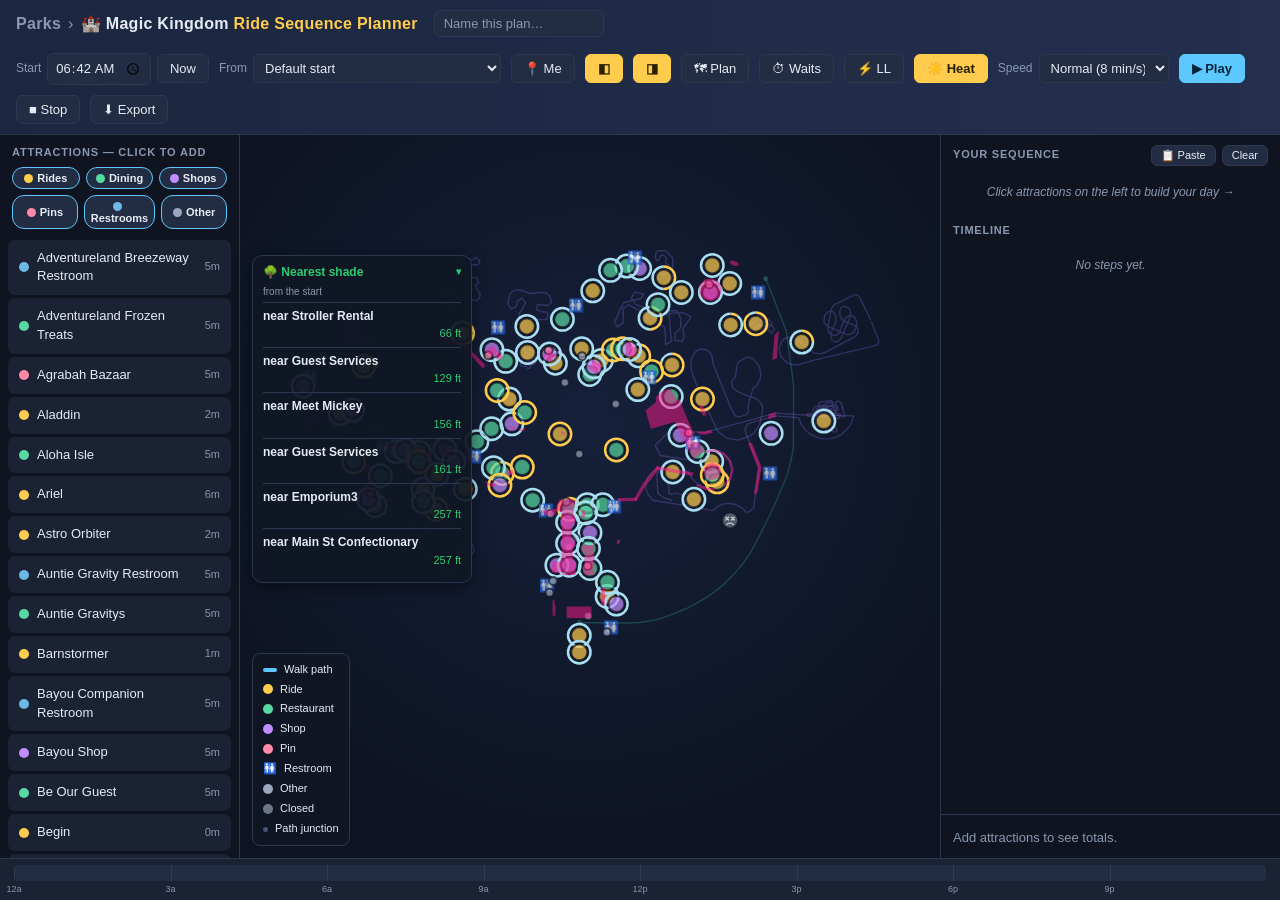
==== parks/magic-kingdom/index.html @ 96d8e4e4 "Add a nearest-shade panel; clearer geo-permission error A "Nearest shade" panel (left side, shown wi" ====
<!DOCTYPE html>
<html lang="en">
<head>
<meta charset="UTF-8">
<meta name="viewport" content="width=device-width, initial-scale=1.0">
<title>Ride Sequence Planner</title>
<link rel="stylesheet" href="../../app.css">
</head>
<body>
<header>
  <h1 id="parkTitle"><span>Ride Sequence Planner</span></h1>
  <input id="planTitle" class="plan-title" placeholder="Name this plan…" title="Name this itinerary (shared in the link)">
  <div class="controls">
    <label class="ctl">Start <input type="time" id="startTime" value="09:00">
      <button id="nowBtn" title="Set start to the current time">Now</button></label>
    <label class="ctl">From <select id="startLoc" title="Where you are right now — the day starts here"></select></label>
    <button id="geoBtn" style="display:none" title="Show your GPS location and start from the nearest node">📍 Me</button>
    <label class="ctl" style="display:none">ft/px <input type="number" id="ftPerPx" value="4" min="0.1" step="0.5" title="Feet per pixel — scales walk distance"></label>
    <label class="ctl" id="mapOpacityCtl" style="display:none">Map <input type="range" id="bgOpacity" min="0" max="100" value="100" style="width:70px" title="Background image opacity"></label>
    <button id="bgAdjustBtn" style="display:none" title="Drag to move the map, scroll to scale it, to align it with the nodes">⤢ Align Map</button>
    <button id="bgFitBtn" style="display:none" title="Scale &amp; center the map over the nodes as a starting point">Fit</button>
    <button id="toggleLeft" title="Show/hide the attractions list">◧</button>
    <button id="toggleRight" title="Show/hide your sequence &amp; timeline">◨</button>
    <button id="planToggle" title="Highlight the day's route with direction arrows">🗺 Plan</button>
    <button id="liveToggle" title="Show live standby wait times inside ride circles (ThemeParks.wiki)">⏱ Waits</button>
    <button id="llToggle" title="Show rides with a paid Lightning Lane available now, nearest first (ThemeParks.wiki)">⚡ LL</button>
    <button id="heatToggle" title="Show the sun/shade ring around rides (yellow = queue in the sun, blue = shaded)">☀️ Heat</button>
    <button id="audioToggle" style="display:none" title="Play a location's audio during the animation (when it has an audio clip)">🔊 Audio</button>
    <label class="ctl">Speed
      <select id="animSpeed" class="speed">
        <option value="20">Fast (20 min/s)</option>
        <option value="8" selected>Normal (8 min/s)</option>
        <option value="3">Slow (3 min/s)</option>
        <option value="60">Instant (60 min/s)</option>
      </select>
    </label>
    <button id="playBtn" class="primary">▶ Play</button>
    <button id="stopBtn">■ Stop</button>
    <button id="addNodeBtn" style="display:none" title="Double-click the map to capture node coordinates">➕ Add Nodes</button>
    <button id="dataBtn" style="display:none">📋 Data</button>
    <button id="exportBtn">⬇ Export</button>
  </div>
</header>

<main>
  <!-- LEFT: attraction picker -->
  <div class="col left">
    <div class="section-title">Attractions — click to add</div>
    <div class="attr-filter" id="attrFilter">
      <button class="chip active" data-cat="ride"><span class="swatch" style="background:var(--accent2)"></span>Rides</button>
      <button class="chip active" data-cat="restaurant"><span class="swatch" style="background:var(--rest)"></span>Dining</button>
      <button class="chip active" data-cat="shop"><span class="swatch" style="background:var(--shop)"></span>Shops</button>
      <button class="chip active" data-cat="pin"><span class="swatch" style="background:var(--pin)"></span>Pins</button>
      <button class="chip active" data-cat="restroom"><span class="swatch" style="background:var(--restroom)"></span>Restrooms</button>
      <button class="chip active" data-cat="other"><span class="swatch" style="background:var(--other)"></span>Other</button>
    </div>
    <div class="scroll" id="attrList"></div>
  </div>

  <!-- CENTER: map -->
  <div class="col center">
    <div class="canvas-wrap">
      <canvas id="map"></canvas>
      <div class="uv-badge" id="uvBadge" title="UV index"></div>
      <div class="end-clock" id="endClock"></div>
      <div class="feels-temp" id="feelsTemp"></div>
      <div class="nowplaying" id="nowPlaying"></div>
      <div class="coord-readout" id="coordReadout">move over the map…</div>
      <div class="bg-readout" id="bgReadout"></div>
      <div class="seg-tip" id="segTip"></div>
      <div class="capture-panel" id="capturePanel">
        <h4>Captured Nodes <span id="captureCount" style="color:var(--muted);font-weight:400">(0)</span></h4>
        <p class="cap-hint">Double-click = junction · Shift+double-click = attraction</p>
        <textarea id="captureOut" readonly spellcheck="false" placeholder="Double-click the map to capture nodes…"></textarea>
        <div class="btns">
          <button id="captureCopy">Copy</button>
          <button id="captureUndo">Undo</button>
          <button id="captureClear" class="danger">Clear</button>
        </div>
      </div>
      <div class="map-legend">
        <div class="row"><span class="swatch" style="background:var(--walk)"></span> Walk path</div>
        <div class="row"><span class="swatch" style="background:var(--accent2);width:10px;height:10px;border-radius:50%"></span> Ride</div>
        <div class="row"><span class="swatch" style="background:var(--rest);width:10px;height:10px;border-radius:50%"></span> Restaurant</div>
        <div class="row"><span class="swatch" style="background:var(--shop);width:10px;height:10px;border-radius:50%"></span> Shop</div>
        <div class="row"><span class="swatch" style="background:var(--pin);width:10px;height:10px;border-radius:50%"></span> Pin</div>
        <div class="row"><span style="width:14px;text-align:center">🚻</span> Restroom</div>
        <div class="row"><span class="swatch" style="background:var(--other);width:10px;height:10px;border-radius:50%"></span> Other</div>
        <div class="row"><span class="swatch" style="background:#6b7687;width:10px;height:10px;border-radius:50%"></span> Closed</div>
        <div class="row"><span class="swatch" style="background:#46557a;width:5px;height:5px;border-radius:50%"></span> Path junction</div>
      </div>
      <div class="qt-credit" id="qtCredit"></div>
      <div class="ll-panel" id="llPanel"></div>
      <div class="ll-panel shade-panel" id="shadePanel"></div>
    </div>
  </div>

  <!-- RIGHT: sequence + timeline -->
  <div class="col right">
    <div class="section-title" style="display:flex;justify-content:space-between;align-items:center">
      <span>Your Sequence</span>
      <span style="display:flex;gap:6px">
        <button id="pasteBtn" style="padding:3px 9px;font-size:11px" title="Load a plan from a pasted ride-name list">📋 Paste</button>
        <button id="clearSeq" class="danger" style="padding:3px 9px;font-size:11px">Clear</button>
      </span>
    </div>
    <div id="seqList" style="max-height:32vh;overflow-y:auto"></div>
    <div class="section-title">Timeline</div>
    <div class="scroll" id="timeline"></div>
    <div class="summary" id="summary"></div>
  </div>
</main>
<div class="sun-footer" id="sunFooter"></div>

<!-- DATA MODAL -->
<div class="modal-bg" id="modalBg">
  <div class="modal">
    <h2>Load / Edit Data</h2>
    <div class="modal-body">
      <div class="tabs">
        <div class="tab active" data-tab="plan">Plan</div>
        <div class="tab" data-tab="nodes">Nodes</div>
        <div class="tab" data-tab="connections">Connections</div>
        <div class="tab" data-tab="attractions">Attractions</div>
        <div class="tab" data-tab="waits">Wait Times (TSV)</div>
      </div>
      <p class="hint" id="paneHint"></p>
      <div class="pane active" data-pane="plan"><textarea id="ta-plan" spellcheck="false" placeholder="One ride per line, in order…"></textarea></div>
      <div class="pane" data-pane="nodes"><textarea id="ta-nodes" spellcheck="false"></textarea></div>
      <div class="pane" data-pane="connections"><textarea id="ta-connections" spellcheck="false"></textarea></div>
      <div class="pane" data-pane="attractions"><textarea id="ta-attractions" spellcheck="false"></textarea></div>
      <div class="pane" data-pane="waits"><textarea id="ta-waits" spellcheck="false"></textarea></div>
      <p class="hint">Or load files:
        <input type="file" id="fileLoad" accept=".json,.txt,.tsv,.csv" multiple style="font-size:11px">
        (auto-detects by content)
      </p>
    </div>
    <div class="modal-foot">
      <span id="modalMsg" class="err"></span>
      <button id="loadSample">Reset to Sample</button>
      <button id="applyData" class="primary">Apply &amp; View</button>
      <button id="closeModal">Close</button>
    </div>
  </div>
</div>

<script src="./park.js"></script>
<script src="../../app.js"></script>
</body>
</html>
---- app.css ----
:root {
    --bg: #0f1420;
    --panel: #1a2233;
    --panel2: #222d44;
    --accent: #5cc8ff;
    --accent2: #ffcc4d;
    --walk: #5cc8ff;
    --wait: #ff8a5c;
    --ride: #9d7bff;
    --rest: #57d9a3;
    --shop: #c08cff;
    --pin: #ff8aa8;
    --restroom: #6cb8e6;
    --other: #9aa7bd;
    --transit: #46c6b8;
    --text: #e6ecf5;
    --muted: #8a98b0;
    --good: #5fd38a;
    --border: #2c3850;
  }
  * { box-sizing: border-box; }
  html, body { margin: 0; height: 100%; }
  body {
    background: var(--bg);
    color: var(--text);
    font: 14px/1.45 -apple-system, BlinkMacSystemFont, "Segoe UI", Roboto, sans-serif;
    display: flex;
    flex-direction: column;
    height: 100vh;
    overflow: hidden;
  }
  header {
    padding: 10px 16px;
    background: linear-gradient(90deg, #1b2740, #232f4d);
    border-bottom: 1px solid var(--border);
    display: flex;
    align-items: center;
    gap: 16px;
    flex-wrap: wrap;
  }
  header h1 { font-size: 16px; margin: 0; letter-spacing: .3px; }
  header h1 span { color: var(--accent2); }
  header h1 a.title-home { color: inherit; text-decoration: none; }
  header h1 a.title-home:hover { opacity: .85; }
  header h1 a.crumb { color: var(--muted); text-decoration: none; font-weight: 600; }
  header h1 a.crumb:hover { color: var(--accent); text-decoration: underline; }
  header h1 .sep { color: var(--muted); margin: 0 7px; font-weight: 400; }
  .plan-title {
    background: var(--panel2); color: var(--text); border: 1px solid var(--border);
    border-radius: 6px; padding: 5px 9px; font-size: 13px; width: 170px; max-width: 34vw;
  }
  .plan-title::placeholder { color: var(--muted); }
  .plan-title:focus { outline: none; border-color: var(--accent); }
  .controls { display: flex; align-items: center; gap: 10px; flex-wrap: wrap; margin-left: auto; }
  label.ctl { display: flex; align-items: center; gap: 6px; color: var(--muted); font-size: 12px; }
  input, select, button, textarea { font-family: inherit; }
  input[type="time"], input[type="number"], select {
    background: var(--panel2); color: var(--text); border: 1px solid var(--border);
    border-radius: 6px; padding: 5px 7px; font-size: 13px;
  }
  input[type="number"] { width: 64px; }
  button {
    background: var(--panel2); color: var(--text); border: 1px solid var(--border);
    border-radius: 6px; padding: 6px 12px; cursor: pointer; font-size: 13px;
    transition: background .15s, border-color .15s;
  }
  button:hover { background: #2e3c5a; border-color: var(--accent); }
  button.primary { background: var(--accent); color: #08263a; border-color: var(--accent); font-weight: 600; }
  button.primary:hover { background: #7ad3ff; }
  button.danger:hover { border-color: #ff6b6b; color: #ff9b9b; }
  button:disabled { opacity: .4; cursor: not-allowed; }

  main { display: flex; flex: 1; min-height: 0; }
  .col { display: flex; flex-direction: column; min-height: 0; }
  .col.left { width: 240px; border-right: 1px solid var(--border); }
  .col.center { flex: 1; min-width: 0; }
  .col.right { width: 340px; border-left: 1px solid var(--border); }
  /* collapse side panels (map fills the freed space via flex) */
  body.hide-left .col.left { display: none; }
  body.hide-right .col.right { display: none; }

  .section-title {
    font-size: 11px; text-transform: uppercase; letter-spacing: .8px; color: var(--muted);
    padding: 10px 12px 6px; font-weight: 700;
  }
  .scroll { overflow-y: auto; flex: 1; }
  .scroll::-webkit-scrollbar { width: 9px; }
  .scroll::-webkit-scrollbar-thumb { background: #33405c; border-radius: 5px; }

  /* attraction picker */
  .attr-item {
    margin: 3px 8px; padding: 8px 10px; border-radius: 7px; cursor: pointer;
    background: var(--panel); border: 1px solid transparent; display: flex; align-items: center; gap: 8px;
  }
  .attr-item:hover { background: var(--panel2); border-color: var(--accent); }
  .attr-item.closed { opacity: .55; cursor: not-allowed; }
  .attr-item.closed:hover { border-color: var(--border); }
  .attr-item .dot { width: 10px; height: 10px; border-radius: 50%; background: var(--accent2); flex: none; }
  .attr-item .nm { flex: 1; font-size: 13px; }
  .attr-item .meta { font-size: 11px; color: var(--muted); }

  /* category filter chips */
  .attr-filter { display: flex; flex-wrap: wrap; gap: 6px; padding: 0 12px 8px; }
  .attr-filter .chip {
    flex: 1 1 28%; padding: 4px 6px; font-size: 11px; border-radius: 12px; opacity: .45;
    background: var(--panel2); border: 1px solid var(--border); color: var(--text);
  }
  .attr-filter .chip.active { opacity: 1; border-color: var(--accent); }
  .attr-filter .chip .swatch { width: 9px; height: 9px; border-radius: 50%; display: inline-block; vertical-align: -1px; margin-right: 4px; }

  /* canvas wrap */
  .canvas-wrap { position: relative; flex: 1; min-height: 0; background:
     radial-gradient(circle at 50% 40%, #16203a 0%, #0d1322 80%); }
  canvas { display: block; width: 100%; height: 100%; }
  /* sun vs AC bar, full width at the bottom, scaled to a 24h day */
  .sun-footer { flex: none; padding: 6px 14px 5px; border-top: 1px solid var(--border); background: var(--panel); }
  .sf-track { position: relative; height: 16px; border-radius: 4px; background: var(--panel2); overflow: hidden; }
  .sf-seg { position: absolute; top: 0; bottom: 0; cursor: pointer; }
  .sf-seg.sf-sel { outline: 2px solid #fff; outline-offset: -2px; z-index: 2; }
  .sf-tick { position: absolute; top: 0; bottom: 0; width: 1px; background: rgba(255,255,255,0.07); }
  .sf-axis { position: relative; height: 12px; margin-top: 2px; }
  .sf-lbl { position: absolute; transform: translateX(-50%); font-size: 9px; color: var(--muted); }
  .sf-legend { position: absolute; right: 0; top: -1px; font-size: 11px; display: flex; gap: 10px; }
  /* feels-like temperature, top-right of the map */
  .feels-temp {
    position: absolute; right: 12px; top: 12px; display: none; text-align: right;
    background: rgba(16,22,36,.82); border: 1px solid var(--border); border-radius: 8px;
    padding: 4px 10px 5px; line-height: 1.05; align-items: center; gap: 7px;
  }
  .feels-temp .wb-icon { flex: none; }
  .feels-temp .lbl { display: block; font-size: 9px; text-transform: uppercase; letter-spacing: .8px; color: var(--muted); }
  .feels-temp .tm { font-size: 18px; font-weight: 700; color: var(--text); }
  /* UV-index sun badge, top-left of the map (shown with Heat) */
  .uv-badge {
    position: absolute; left: 12px; top: 12px; display: none; line-height: 0;
    background: rgba(16,22,36,.82); border: 1px solid var(--border); border-radius: 10px; padding: 3px;
  }
  /* finish-time clock, top-left of the map (drops below the UV badge when it shows) */
  .end-clock {
    position: absolute; left: 12px; top: 12px; display: none;
    background: rgba(16,22,36,.82); border: 1px solid var(--border); border-radius: 8px;
    padding: 4px 10px 5px; line-height: 1.05;
  }
  body.uv-shown .end-clock { top: 66px; }
  .end-clock .lbl { font-size: 9px; text-transform: uppercase; letter-spacing: .8px; color: var(--muted); }
  .end-clock .tm { font-size: 18px; font-weight: 700; font-variant-numeric: tabular-nums; color: var(--text); }
  .map-legend {
    position: absolute; left: 12px; bottom: 12px; background: rgba(16,22,36,.82);
    border: 1px solid var(--border); border-radius: 8px; padding: 8px 10px; font-size: 11px;
    display: flex; flex-direction: column; gap: 4px;
  }
  .map-legend .row { display: flex; align-items: center; gap: 7px; }
  .swatch { width: 14px; height: 4px; border-radius: 2px; }
  .qt-credit {
    position: absolute; right: 12px; bottom: 12px; display: none;
    background: rgba(16,22,36,.88); border: 1px solid var(--border); border-radius: 8px;
    padding: 5px 10px; font-size: 11px; box-shadow: 0 2px 10px rgba(0,0,0,.35);
  }
  .qt-credit a { color: var(--accent); text-decoration: none; font-weight: 600; }
  .qt-credit a:hover { text-decoration: underline; }
  .qt-credit .qt-meta { color: var(--muted); }
  .ll-panel {
    position: absolute; right: 12px; top: 58px; width: min(220px, 62%); max-height: 55%; overflow-y: auto;
    background: rgba(16,22,36,.93); border: 1px solid var(--border); border-radius: 10px; padding: 8px 10px;
    font-size: 12px; display: none; box-shadow: 0 4px 16px rgba(0,0,0,.45);
  }
  .ll-panel .ll-head { font-weight: 700; color: #ffd23b; margin-bottom: 4px; cursor: pointer;
    display: flex; align-items: center; gap: 6px; user-select: none; -webkit-user-select: none; }
  .ll-panel .ll-caret { margin-left: auto; transition: transform .15s; font-size: 10px; }
  .ll-panel.collapsed .ll-head { margin-bottom: 0; }
  .ll-panel.collapsed .ll-caret { transform: rotate(-90deg); }
  .ll-panel.collapsed .ll-row,
  .ll-panel.collapsed .ll-empty,
  .ll-panel.collapsed .ll-credit { display: none; }
  .ll-panel .ll-row { display: flex; flex-wrap: wrap; gap: 1px 8px; padding: 5px 0; border-top: 1px solid var(--border); }
  .ll-panel .ll-nm { flex: 1 1 100%; font-weight: 600; }
  .ll-panel .ll-meta { color: var(--muted); font-size: 11px; }
  .ll-panel .ll-dist { color: var(--accent); font-size: 11px; margin-left: auto; }
  .ll-panel .ll-empty { color: var(--muted); font-style: italic; }
  .ll-panel .ll-credit { margin-top: 6px; font-size: 10px; color: var(--muted); }
  .ll-panel .ll-credit a { color: var(--muted); }
  /* nearest-shade panel: left side (LL panel is on the right), green heading */
  .shade-panel { left: 12px; right: auto; top: 120px; }
  .shade-panel .ll-head { color: #2ecc71; }
  .shade-panel .ll-sub { font-size: 10px; color: var(--muted); margin-bottom: 2px; }
  .shade-panel.collapsed .ll-sub { display: none; }
  .shade-panel .ll-row { cursor: pointer; }
  .shade-panel .ll-dist { color: #2ecc71; }
  .nowplaying {
    position: absolute; top: 12px; left: 50%; transform: translateX(-50%);
    background: rgba(16,22,36,.9); border: 1px solid var(--border); border-radius: 20px;
    padding: 6px 16px; font-size: 13px; display: none; align-items: center; gap: 10px;
    white-space: nowrap; box-shadow: 0 4px 18px rgba(0,0,0,.4);
  }
  .nowplaying.show { display: flex; }
  .nowplaying .badge { font-size: 11px; padding: 2px 8px; border-radius: 10px; font-weight: 700; }

  /* add-node mode */
  .canvas-wrap.adding canvas { cursor: crosshair; }
  button.active { background: var(--accent2); color: #2a1f00; border-color: var(--accent2); font-weight: 600; }
  .coord-readout {
    position: absolute; bottom: 12px; left: 50%; transform: translateX(-50%);
    background: rgba(16,22,36,.88); border: 1px solid var(--border); border-radius: 8px;
    padding: 5px 12px; font: 12px/1 "SF Mono", Consolas, monospace; color: var(--accent);
    display: none; pointer-events: none;
  }
  .canvas-wrap.adding .coord-readout { display: block; }
  .canvas-wrap.bgadjust canvas { cursor: move; }
  .bg-readout {
    position: absolute; bottom: 12px; left: 50%; transform: translateX(-50%);
    background: rgba(16,22,36,.88); border: 1px solid var(--accent2); border-radius: 8px;
    padding: 5px 12px; font: 12px/1 "SF Mono", Consolas, monospace; color: var(--accent2);
    display: none; pointer-events: none; white-space: nowrap;
  }
  .canvas-wrap.bgadjust .bg-readout { display: block; }
  .seg-tip {
    position: fixed; z-index: 20; pointer-events: none; display: none;
    background: rgba(16,22,36,.95); border: 1px solid var(--walk); border-radius: 7px;
    padding: 5px 9px; font-size: 12px; white-space: nowrap; box-shadow: 0 4px 14px rgba(0,0,0,.45);
  }
  .seg-tip b { color: var(--walk); }
  .capture-panel {
    position: absolute; top: 12px; right: 12px; width: 270px; flex-direction: column; gap: 8px;
    background: rgba(16,22,36,.94); border: 1px solid var(--border); border-radius: 10px;
    padding: 10px; display: none; box-shadow: 0 6px 22px rgba(0,0,0,.45);
  }
  .canvas-wrap.adding .capture-panel { display: flex; }
  .capture-panel h4 { margin: 0; font-size: 13px; }
  .capture-panel .cap-hint { margin: 0; font-size: 11px; color: var(--muted); }
  .capture-panel textarea {
    width: 100%; height: 170px; background: #0c111c; color: #cfe; border: 1px solid var(--border);
    border-radius: 6px; padding: 6px; font: 11px/1.35 "SF Mono", Consolas, monospace; resize: vertical;
  }
  .capture-panel .btns { display: flex; gap: 6px; }
  .capture-panel .btns button { flex: 1; padding: 5px 8px; font-size: 11px; }

  /* sequence */
  .seq-item {
    margin: 4px 8px; padding: 8px 10px; border-radius: 7px; background: var(--panel2);
    border: 1px solid var(--border); display: flex; align-items: center; gap: 8px; cursor: grab;
  }
  .seq-item.dragging { opacity: .4; }
  .seq-item.drop-target { border-color: var(--accent); }
  /* tapped stop — highlights its leg + marker on the map */
  .seq-item.selected { border-color: var(--accent2); box-shadow: inset 3px 0 0 var(--accent2); }
  /* current stop during animation */
  .seq-item.active {
    background: rgba(92,200,255,0.16); border-color: var(--accent);
    box-shadow: inset 3px 0 0 var(--accent);
  }
  .seq-item .idx { width: 20px; height: 20px; border-radius: 50%; background: var(--accent); color: #08263a;
    font-size: 11px; font-weight: 700; display: flex; align-items: center; justify-content: center; flex: none; cursor: pointer; }
  .seq-item .nm { flex: 1; font-size: 13px; }
  .seq-item .dur { width: 46px; background: var(--panel); color: var(--text); border: 1px solid var(--border);
    border-radius: 5px; padding: 2px 5px; font-size: 12px; text-align: right; cursor: text; }
  .seq-item .dur.ovr { border-color: var(--accent); color: var(--accent); }  /* wait override active */
  .seq-item .durunit { font-size: 11px; color: var(--muted); margin: 0 2px 0 4px; }
  .seq-item .rm { color: var(--muted); cursor: pointer; padding: 2px 6px; border-radius: 4px; }
  .seq-item .rm:hover { color: #ff8a8a; background: rgba(255,80,80,.12); }
  .empty-hint { color: var(--muted); font-size: 12px; padding: 12px; text-align: center; font-style: italic; }

  /* timeline */
  .tl-step { margin: 0 10px 8px; border: 1px solid var(--border); border-radius: 8px; overflow: hidden; }
  .tl-head { padding: 6px 10px; background: var(--panel2); font-size: 12px; font-weight: 600; display: flex; justify-content: space-between; }
  .tl-head .tot { color: var(--muted); font-weight: 400; }
  .tl-row { display: flex; align-items: center; gap: 8px; padding: 4px 10px; font-size: 12px; }
  .tl-row .bar { height: 8px; border-radius: 4px; flex: none; min-width: 4px; }
  .tl-row .lbl { flex: 1; }
  .tl-row .tm { color: var(--muted); font-variant-numeric: tabular-nums; font-size: 11px; }
  .tl-row.walk .bar { background: var(--walk); }
  .tl-row.wait .bar { background: var(--wait); }
  .tl-row.ride .bar { background: var(--ride); }
  .tl-row.dine .bar { background: var(--rest); }
  .tl-row.shop .bar { background: var(--shop); }
  .tl-row.pin .bar { background: var(--pin); }
  .tl-row.restroom .bar { background: var(--restroom); }
  .tl-row.other .bar { background: var(--other); }
  .tl-row.transit .bar { background: var(--transit); }
  .summary { padding: 10px 12px; border-top: 1px solid var(--border); font-size: 13px; }
  .summary .big { font-size: 22px; font-weight: 700; color: var(--accent2); }
  .summary .row { display: flex; justify-content: space-between; margin-top: 4px; color: var(--muted); }

  /* data modal */
  .modal-bg { position: fixed; inset: 0; background: rgba(0,0,0,.6); display: none; z-index: 50; }
  .modal-bg.show { display: flex; align-items: center; justify-content: center; }
  .modal { background: var(--panel); border: 1px solid var(--border); border-radius: 12px; width: min(900px, 94vw);
    max-height: 90vh; display: flex; flex-direction: column; }
  .modal h2 { margin: 0; padding: 14px 18px; border-bottom: 1px solid var(--border); font-size: 15px; }
  .modal-body { padding: 14px 18px; overflow-y: auto; }
  .tabs { display: flex; gap: 6px; margin-bottom: 10px; flex-wrap: wrap; }
  .tab { padding: 5px 11px; border-radius: 6px; background: var(--panel2); cursor: pointer; font-size: 12px; border: 1px solid var(--border); }
  .tab.active { background: var(--accent); color: #08263a; font-weight: 600; }
  .modal textarea { width: 100%; height: 300px; background: #0c111c; color: #cfe; border: 1px solid var(--border);
    border-radius: 8px; padding: 10px; font: 12px/1.4 "SF Mono", Consolas, monospace; resize: vertical; }
  .modal-foot { padding: 12px 18px; border-top: 1px solid var(--border); display: flex; gap: 10px; align-items: center; }
  .modal-foot .err { color: #ff8a8a; font-size: 12px; flex: 1; }
  .modal-foot .ok { color: var(--good); font-size: 12px; flex: 1; }
  .pane { display: none; }
  .pane.active { display: block; }
  .hint { color: var(--muted); font-size: 11px; margin: 0 0 8px; }
  .speed { width: 130px; }

  /* ---------- Mobile: stack the three columns vertically ---------------- */
  @media (max-width: 820px) {
    body { overflow: auto; }
    /* keep the controls pinned at the top while the page scrolls */
    header {
      padding: 8px 12px; gap: 10px;
      position: sticky; top: 0; z-index: 30;
      box-shadow: 0 4px 14px rgba(0,0,0,.45);
    }
    header h1 { font-size: 14px; width: 100%; }
    .controls { margin-left: 0; gap: 8px; row-gap: 8px; }
    /* save header space on phones */
    #dataBtn, #mapOpacityCtl { display: none; }

    /* one vertical column instead of three side-by-side */
    main { flex-direction: column; flex: none; }
    .col { width: auto; min-height: 0; }
    .col.left, .col.center, .col.right {
      width: auto; flex: none;
      border-left: none; border-right: none;
      border-bottom: 1px solid var(--border);
    }
    /* stacked top-to-bottom: attractions, then your sequence, then the map */
    .col.left { height: 36vh; order: 1; }
    /* the map sits last — scroll to it; sticky header keeps controls in view */
    .col.center { height: 52vh; order: 3; }
    /* cap the sequence + timeline so the map isn't pushed far down;
       both lists scroll internally (timeline keeps its base .scroll flex:1) */
    .col.right { height: 44vh; order: 2; }
    .col.right #seqList { max-height: 18vh; }
    /* hiding a side panel gives the map more height on phones */
    body.hide-left .col.center, body.hide-right .col.center { height: 72vh; }
    body.hide-left.hide-right .col.center { height: 88vh; }
  }

  /* short viewports (phones in landscape): reclaim header height for the map */
  @media (max-height: 520px) {
    header { padding: 5px 10px; gap: 6px 8px; }
    header h1 { display: none; }            /* the title takes a whole row */
    .end-clock .tm, .feels-temp .tm { font-size: 15px; }
    /* in the desktop side-by-side layout, narrow the panels so the map keeps width */
    .col.left { width: 190px; }
    .col.right { width: 260px; }
  }
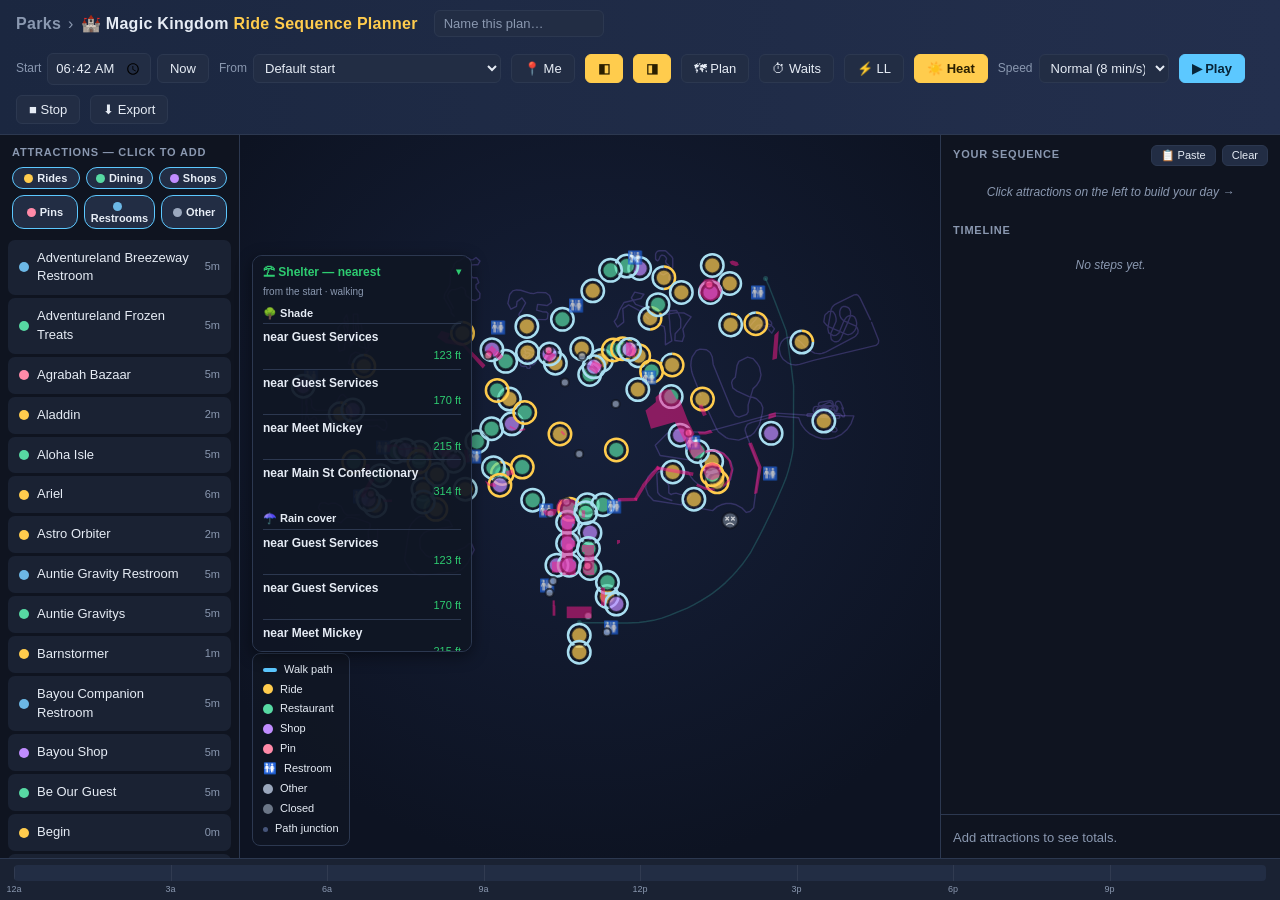
==== commit 2aa02fb8: "Rain & thunderstorm alert from Open-Meteo Add a top-center weather alert: scans minutely-15 precipit" ====
--- a/parks/magic-kingdom/index.html
+++ b/parks/magic-kingdom/index.html
@@ -64,6 +64,7 @@
       <div class="uv-badge" id="uvBadge" title="UV index"></div>
       <div class="end-clock" id="endClock"></div>
       <div class="feels-temp" id="feelsTemp"></div>
+      <div class="weather-alert" id="weatherAlert"></div>
       <div class="nowplaying" id="nowPlaying"></div>
       <div class="coord-readout" id="coordReadout">move over the map…</div>
       <div class="bg-readout" id="bgReadout"></div>
--- a/app.css
+++ b/app.css
@@ -164,8 +164,9 @@
     background: rgba(16,22,36,.93); border: 1px solid var(--border); border-radius: 10px; padding: 8px 10px;
     font-size: 12px; display: none; box-shadow: 0 4px 16px rgba(0,0,0,.45);
   }
-  .ll-panel .ll-head { font-weight: 700; color: #ffd23b; margin-bottom: 4px; cursor: pointer;
+  .ll-panel .ll-head { font-weight: 700; color: #ffd23b; margin-bottom: 4px; cursor: grab; touch-action: none;
     display: flex; align-items: center; gap: 6px; user-select: none; -webkit-user-select: none; }
+  .ll-panel .ll-head:active { cursor: grabbing; }
   .ll-panel .ll-caret { margin-left: auto; transition: transform .15s; font-size: 10px; }
   .ll-panel.collapsed .ll-head { margin-bottom: 0; }
   .ll-panel.collapsed .ll-caret { transform: rotate(-90deg); }
@@ -183,9 +184,19 @@
   .shade-panel { left: 12px; right: auto; top: 120px; }
   .shade-panel .ll-head { color: #2ecc71; }
   .shade-panel .ll-sub { font-size: 10px; color: var(--muted); margin-bottom: 2px; }
-  .shade-panel.collapsed .ll-sub { display: none; }
+  .shade-panel .sec-title { margin-top: 6px; color: var(--text); font-weight: 700; font-size: 11px; }
+  .shade-panel.collapsed .ll-sub, .shade-panel.collapsed .sec-title { display: none; }
   .shade-panel .ll-row { cursor: pointer; }
   .shade-panel .ll-dist { color: #2ecc71; }
+  /* rain / thunderstorm alert, top-center */
+  .weather-alert {
+    position: absolute; top: 54px; left: 50%; transform: translateX(-50%); display: none;
+    align-items: center; gap: 8px; white-space: nowrap; cursor: pointer; z-index: 5;
+    border-radius: 18px; padding: 6px 14px; font-size: 13px; font-weight: 600; color: #fff;
+    border: 1px solid var(--border); box-shadow: 0 4px 14px rgba(0,0,0,.4);
+  }
+  .weather-alert.rain { background: rgba(41,98,160,.94); border-color: #5cc8ff; }
+  .weather-alert.storm { background: rgba(150,30,30,.95); border-color: #ff6b6b; }
   .nowplaying {
     position: absolute; top: 12px; left: 50%; transform: translateX(-50%);
     background: rgba(16,22,36,.9); border: 1px solid var(--border); border-radius: 20px;
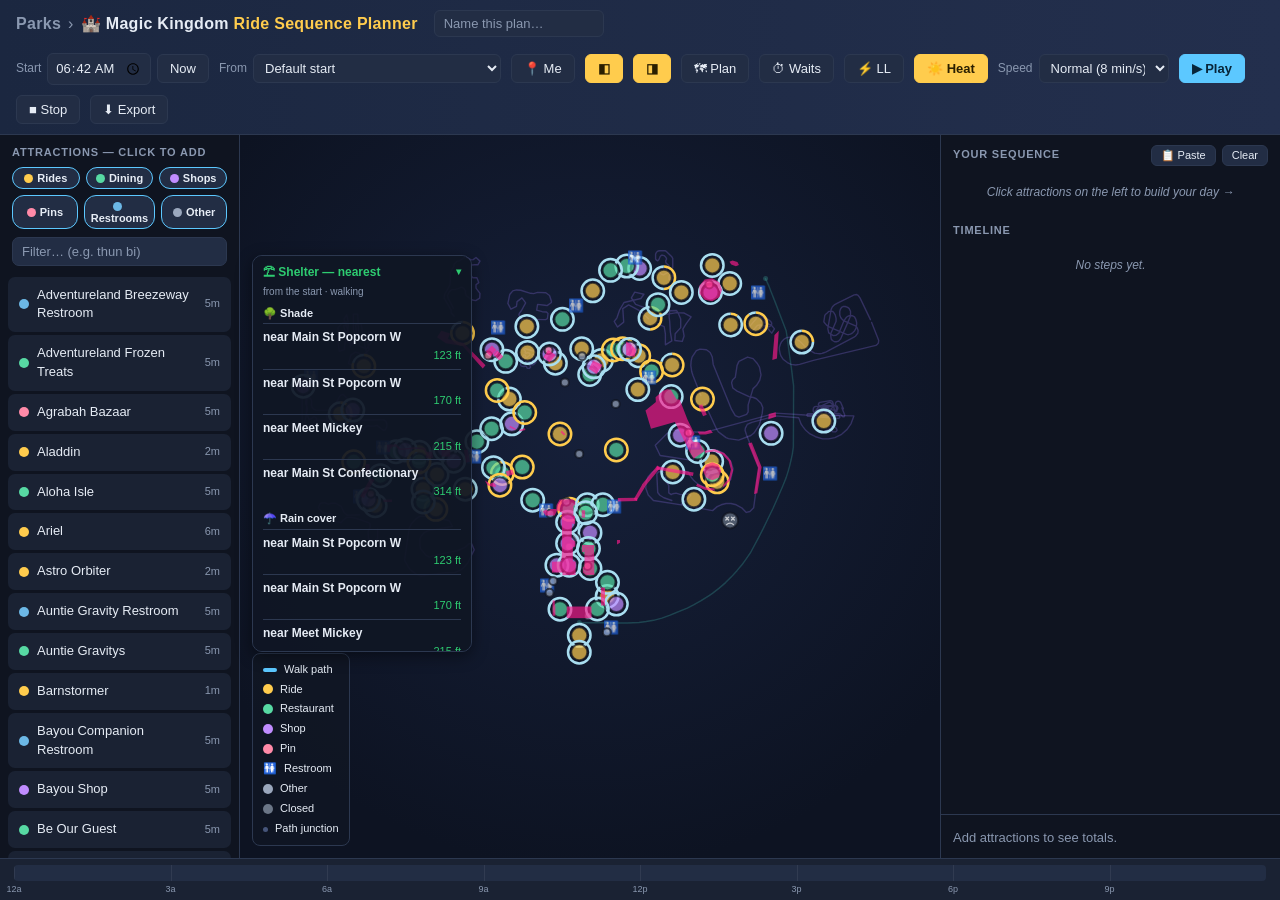
==== commit 85b4fa5f: "Add a live per-word text filter to the attraction picker A search box above the list filters as you " ====
--- a/parks/magic-kingdom/index.html
+++ b/parks/magic-kingdom/index.html
@@ -54,6 +54,7 @@
       <button class="chip active" data-cat="restroom"><span class="swatch" style="background:var(--restroom)"></span>Restrooms</button>
       <button class="chip active" data-cat="other"><span class="swatch" style="background:var(--other)"></span>Other</button>
     </div>
+    <input id="attrSearch" class="attr-search" type="search" placeholder="Filter… (e.g. thun bi)" autocomplete="off" spellcheck="false">
     <div class="scroll" id="attrList"></div>
   </div>
 
--- a/app.css
+++ b/app.css
@@ -107,6 +107,12 @@
   }
   .attr-filter .chip.active { opacity: 1; border-color: var(--accent); }
   .attr-filter .chip .swatch { width: 9px; height: 9px; border-radius: 50%; display: inline-block; vertical-align: -1px; margin-right: 4px; }
+  .attr-search {
+    display: block; margin: 0 12px 8px; padding: 6px 9px; font-size: 13px; border-radius: 7px;
+    background: var(--panel2); color: var(--text); border: 1px solid var(--border);
+  }
+  .attr-search::placeholder { color: var(--muted); }
+  .attr-search:focus { outline: none; border-color: var(--accent); }
 
   /* canvas wrap */
   .canvas-wrap { position: relative; flex: 1; min-height: 0; background:
@@ -188,15 +194,28 @@
   .shade-panel.collapsed .ll-sub, .shade-panel.collapsed .sec-title { display: none; }
   .shade-panel .ll-row { cursor: pointer; }
   .shade-panel .ll-dist { color: #2ecc71; }
-  /* rain / thunderstorm alert, top-center */
+  /* rain / thunderstorm alert, top-center; header is a pill, expands to suggestions */
   .weather-alert {
     position: absolute; top: 54px; left: 50%; transform: translateX(-50%); display: none;
-    align-items: center; gap: 8px; white-space: nowrap; cursor: pointer; z-index: 5;
-    border-radius: 18px; padding: 6px 14px; font-size: 13px; font-weight: 600; color: #fff;
+    z-index: 5; border-radius: 14px; color: #fff; max-width: min(340px, 80%);
     border: 1px solid var(--border); box-shadow: 0 4px 14px rgba(0,0,0,.4);
   }
-  .weather-alert.rain { background: rgba(41,98,160,.94); border-color: #5cc8ff; }
-  .weather-alert.storm { background: rgba(150,30,30,.95); border-color: #ff6b6b; }
+  .weather-alert.rain { background: rgba(41,98,160,.96); border-color: #5cc8ff; }
+  .weather-alert.storm { background: rgba(150,30,30,.96); border-color: #ff6b6b; }
+  .weather-alert .wa-head {
+    display: flex; align-items: center; gap: 8px; white-space: nowrap; cursor: pointer;
+    padding: 6px 14px; font-size: 13px; font-weight: 700;
+  }
+  .weather-alert .wa-caret { margin-left: auto; font-size: 10px; }
+  .weather-alert .wa-body { padding: 0 12px 8px; font-size: 12px; }
+  .weather-alert .wa-win { font-weight: 600; padding: 2px 0 4px; opacity: .95; }
+  .weather-alert .wa-sub { font-size: 11px; opacity: .8; margin: 2px 0; }
+  .weather-alert .wa-row {
+    display: flex; flex-wrap: wrap; gap: 0 8px; padding: 4px 0; cursor: pointer;
+    border-top: 1px solid rgba(255,255,255,.18);
+  }
+  .weather-alert .wa-nm { flex: 1 1 100%; font-weight: 600; }
+  .weather-alert .wa-meta { flex: 1 1 100%; font-size: 11px; opacity: .85; }
   .nowplaying {
     position: absolute; top: 12px; left: 50%; transform: translateX(-50%);
     background: rgba(16,22,36,.9); border: 1px solid var(--border); border-radius: 20px;
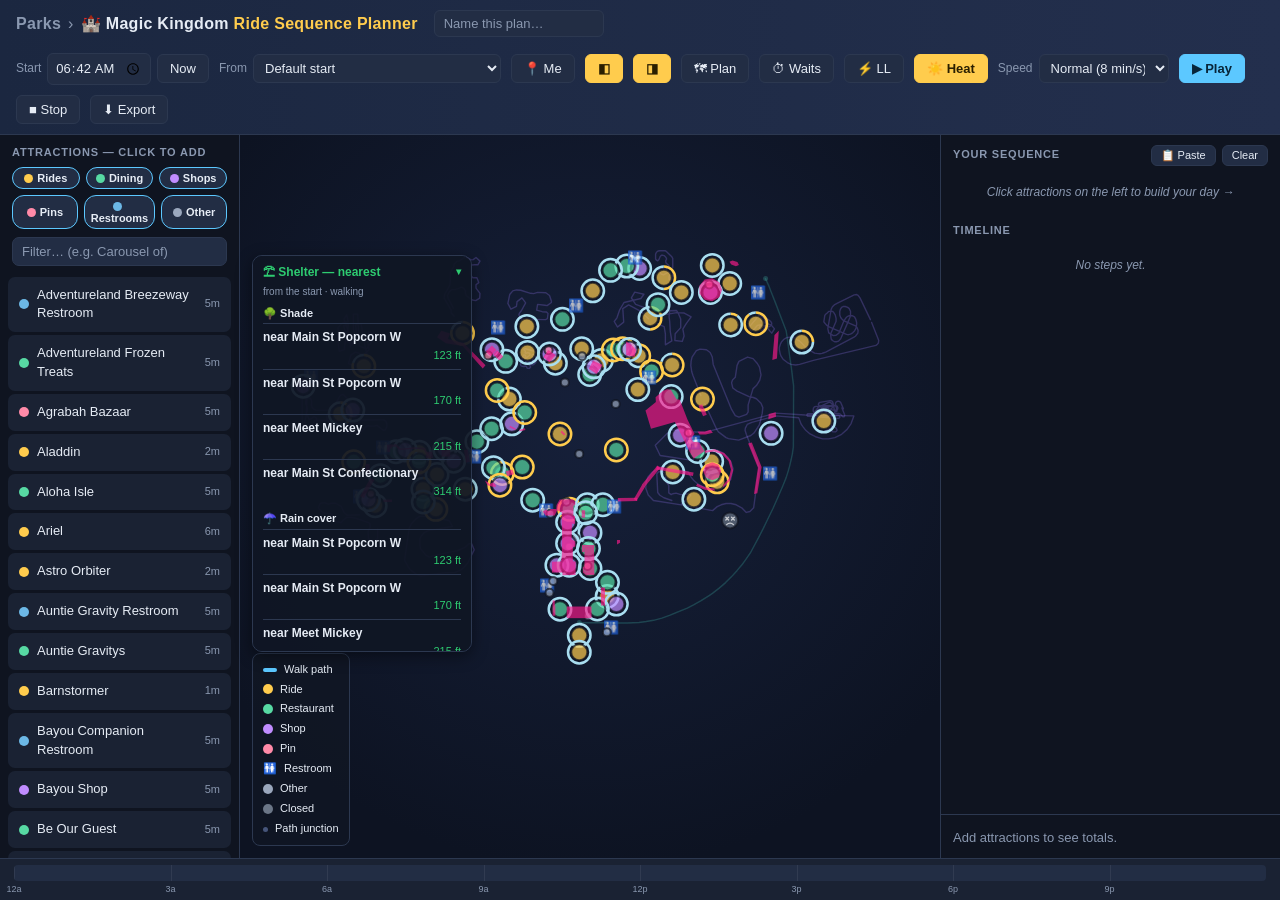
==== commit 6eef5b39: "Attraction filter: match ids too, Esc to clear, new placeholder Match now includes the attraction id" ====
--- a/parks/magic-kingdom/index.html
+++ b/parks/magic-kingdom/index.html
@@ -54,7 +54,7 @@
       <button class="chip active" data-cat="restroom"><span class="swatch" style="background:var(--restroom)"></span>Restrooms</button>
       <button class="chip active" data-cat="other"><span class="swatch" style="background:var(--other)"></span>Other</button>
     </div>
-    <input id="attrSearch" class="attr-search" type="search" placeholder="Filter… (e.g. thun bi)" autocomplete="off" spellcheck="false">
+    <input id="attrSearch" class="attr-search" type="search" placeholder="Filter… (e.g. Carousel of)" autocomplete="off" spellcheck="false">
     <div class="scroll" id="attrList"></div>
   </div>
 
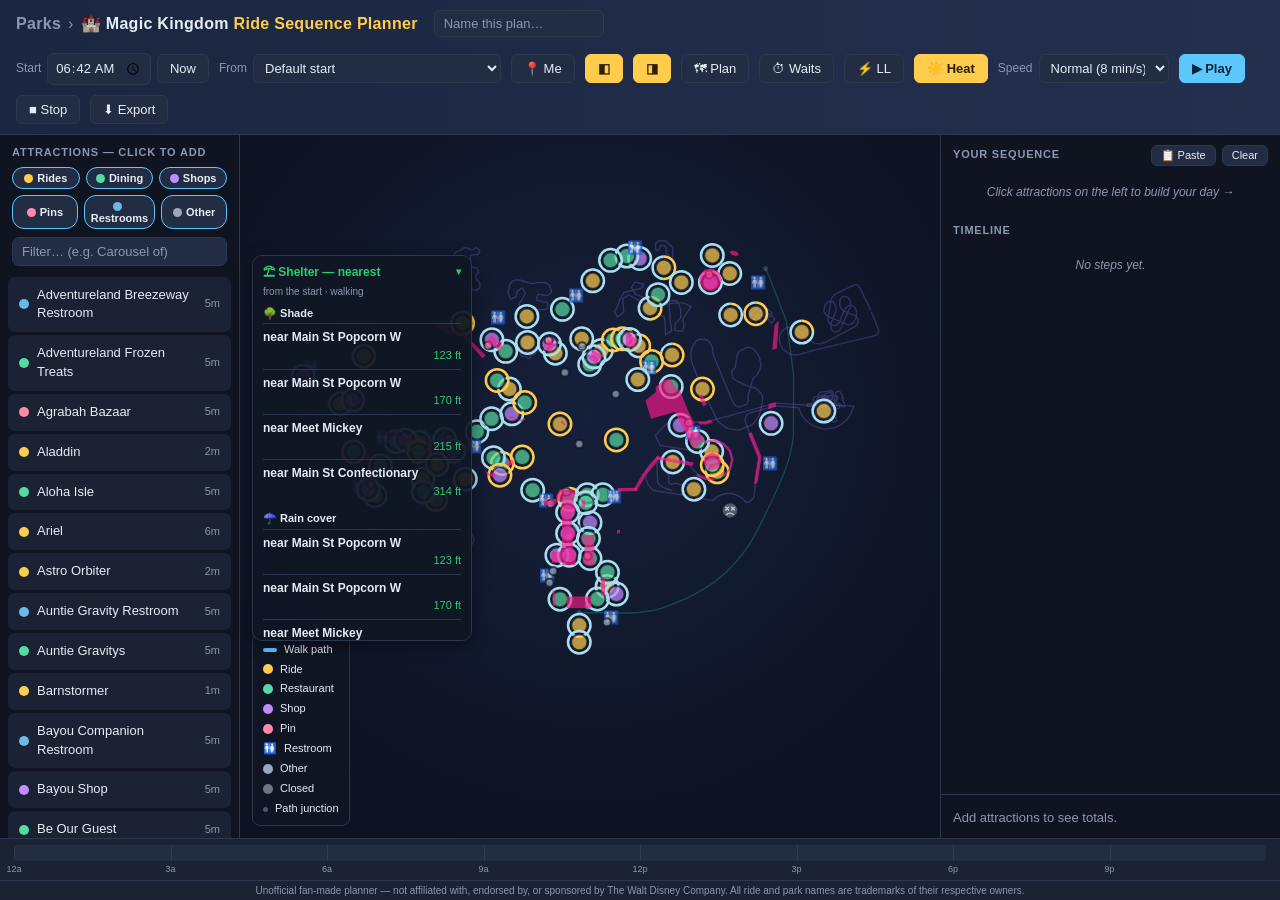
==== commit 8c6fadbc: "Add an "unofficial / not affiliated with Disney" disclaimer footer A thin muted line at the bottom o" ====
--- a/parks/magic-kingdom/index.html
+++ b/parks/magic-kingdom/index.html
@@ -113,6 +113,7 @@
   </div>
 </main>
 <div class="sun-footer" id="sunFooter"></div>
+<div class="disclaimer">Unofficial fan-made planner — not affiliated with, endorsed by, or sponsored by The Walt Disney Company. All ride and park names are trademarks of their respective owners.</div>
 
 <!-- DATA MODAL -->
 <div class="modal-bg" id="modalBg">
--- a/app.css
+++ b/app.css
@@ -120,6 +120,10 @@
   canvas { display: block; width: 100%; height: 100%; }
   /* sun vs AC bar, full width at the bottom, scaled to a 24h day */
   .sun-footer { flex: none; padding: 6px 14px 5px; border-top: 1px solid var(--border); background: var(--panel); }
+  .disclaimer {
+    flex: none; padding: 3px 14px; font-size: 10px; line-height: 1.3; color: var(--muted);
+    text-align: center; background: var(--panel); border-top: 1px solid var(--border);
+  }
   .sf-track { position: relative; height: 16px; border-radius: 4px; background: var(--panel2); overflow: hidden; }
   .sf-seg { position: absolute; top: 0; bottom: 0; cursor: pointer; }
   .sf-seg.sf-sel { outline: 2px solid #fff; outline-offset: -2px; z-index: 2; }
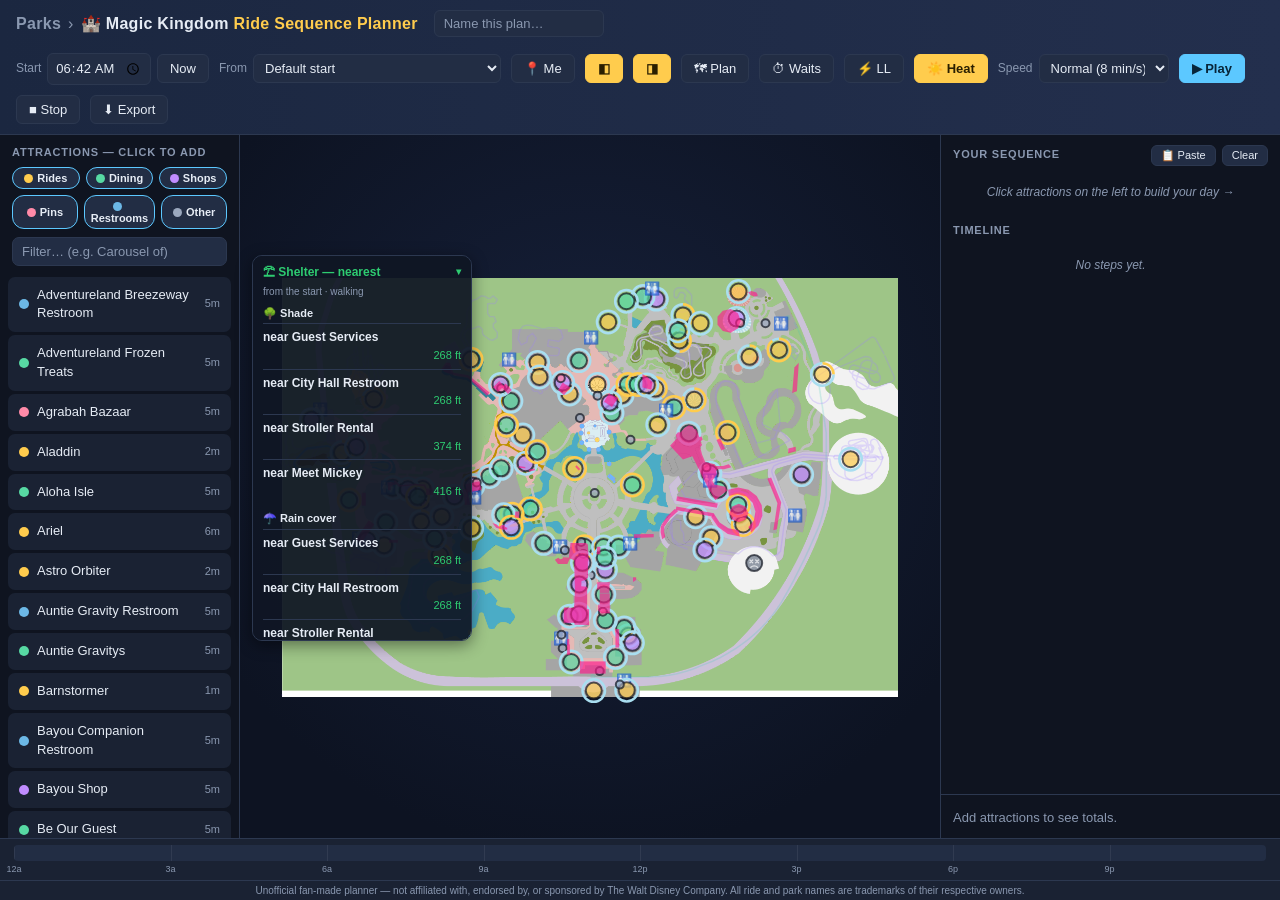
==== commit 30559632: "Remove the map key from park pages The category colors are already shown on the attraction filter ch" ====
--- a/parks/magic-kingdom/index.html
+++ b/parks/magic-kingdom/index.html
@@ -80,17 +80,6 @@
           <button id="captureClear" class="danger">Clear</button>
         </div>
       </div>
-      <div class="map-legend">
-        <div class="row"><span class="swatch" style="background:var(--walk)"></span> Walk path</div>
-        <div class="row"><span class="swatch" style="background:var(--accent2);width:10px;height:10px;border-radius:50%"></span> Ride</div>
-        <div class="row"><span class="swatch" style="background:var(--rest);width:10px;height:10px;border-radius:50%"></span> Restaurant</div>
-        <div class="row"><span class="swatch" style="background:var(--shop);width:10px;height:10px;border-radius:50%"></span> Shop</div>
-        <div class="row"><span class="swatch" style="background:var(--pin);width:10px;height:10px;border-radius:50%"></span> Pin</div>
-        <div class="row"><span style="width:14px;text-align:center">🚻</span> Restroom</div>
-        <div class="row"><span class="swatch" style="background:var(--other);width:10px;height:10px;border-radius:50%"></span> Other</div>
-        <div class="row"><span class="swatch" style="background:#6b7687;width:10px;height:10px;border-radius:50%"></span> Closed</div>
-        <div class="row"><span class="swatch" style="background:#46557a;width:5px;height:5px;border-radius:50%"></span> Path junction</div>
-      </div>
       <div class="qt-credit" id="qtCredit"></div>
       <div class="ll-panel" id="llPanel"></div>
       <div class="ll-panel shade-panel" id="shadePanel"></div>
--- a/app.css
+++ b/app.css
@@ -154,13 +154,6 @@
   body.uv-shown .end-clock { top: 66px; }
   .end-clock .lbl { font-size: 9px; text-transform: uppercase; letter-spacing: .8px; color: var(--muted); }
   .end-clock .tm { font-size: 18px; font-weight: 700; font-variant-numeric: tabular-nums; color: var(--text); }
-  .map-legend {
-    position: absolute; left: 12px; bottom: 12px; background: rgba(16,22,36,.82);
-    border: 1px solid var(--border); border-radius: 8px; padding: 8px 10px; font-size: 11px;
-    display: flex; flex-direction: column; gap: 4px;
-  }
-  .map-legend .row { display: flex; align-items: center; gap: 7px; }
-  .swatch { width: 14px; height: 4px; border-radius: 2px; }
   .qt-credit {
     position: absolute; right: 12px; bottom: 12px; display: none;
     background: rgba(16,22,36,.88); border: 1px solid var(--border); border-radius: 8px;
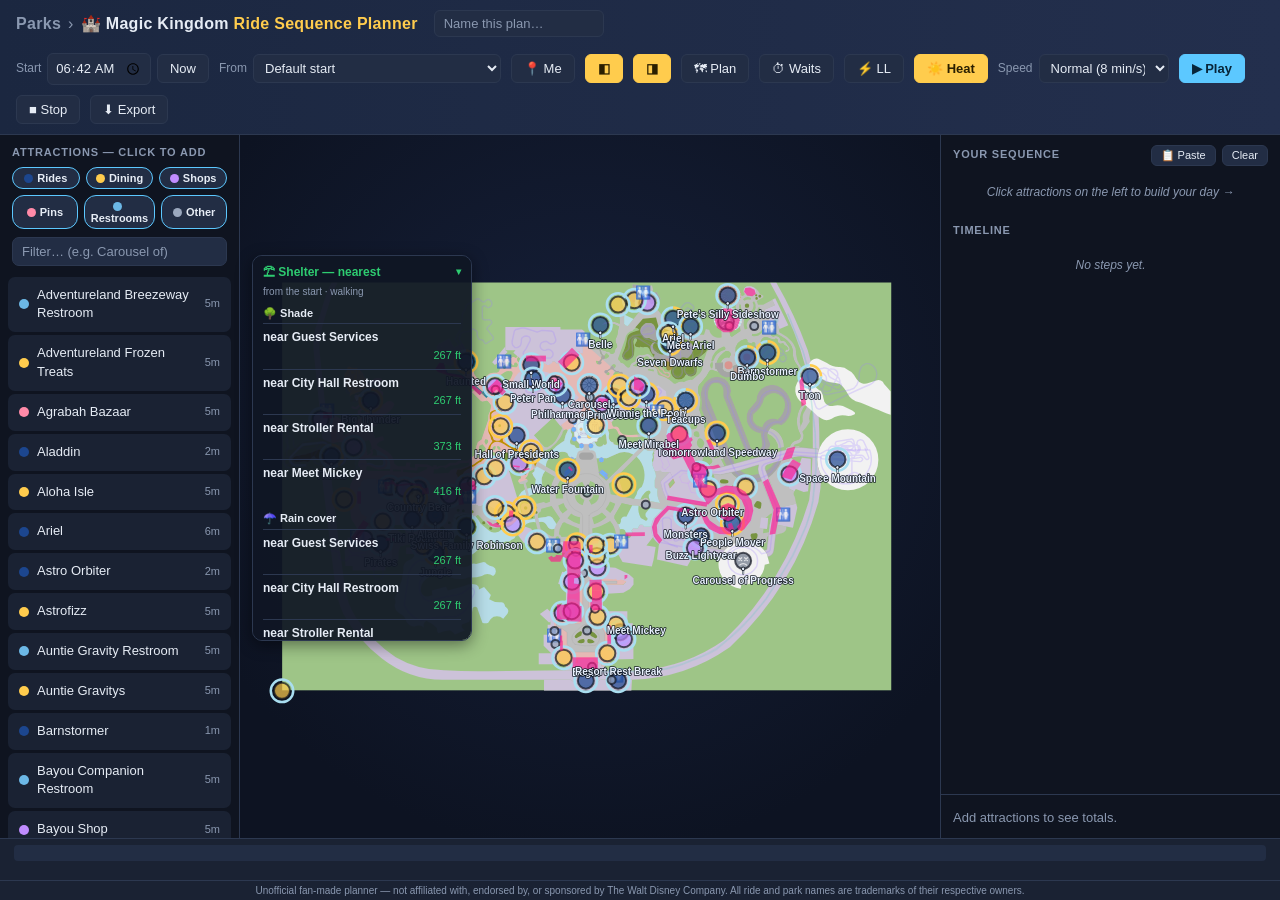
==== commit 2a9c4ba8: "Category picker swatches: use the map icon colours The filter chips used a separate palette (--accen" ====
--- a/parks/magic-kingdom/index.html
+++ b/parks/magic-kingdom/index.html
@@ -47,12 +47,12 @@
   <div class="col left">
     <div class="section-title">Attractions — click to add</div>
     <div class="attr-filter" id="attrFilter">
-      <button class="chip active" data-cat="ride"><span class="swatch" style="background:var(--accent2)"></span>Rides</button>
-      <button class="chip active" data-cat="restaurant"><span class="swatch" style="background:var(--rest)"></span>Dining</button>
-      <button class="chip active" data-cat="shop"><span class="swatch" style="background:var(--shop)"></span>Shops</button>
-      <button class="chip active" data-cat="pin"><span class="swatch" style="background:var(--pin)"></span>Pins</button>
-      <button class="chip active" data-cat="restroom"><span class="swatch" style="background:var(--restroom)"></span>Restrooms</button>
-      <button class="chip active" data-cat="other"><span class="swatch" style="background:var(--other)"></span>Other</button>
+      <button class="chip active" data-cat="ride"><span class="swatch" style="background:var(--icon-ride-off)"></span>Rides</button>
+      <button class="chip active" data-cat="restaurant"><span class="swatch" style="background:var(--icon-restaurant-off)"></span>Dining</button>
+      <button class="chip active" data-cat="shop"><span class="swatch" style="background:var(--icon-shop-off)"></span>Shops</button>
+      <button class="chip active" data-cat="pin"><span class="swatch" style="background:var(--icon-pin-off)"></span>Pins</button>
+      <button class="chip active" data-cat="restroom"><span class="swatch" style="background:var(--icon-restroom-off)"></span>Restrooms</button>
+      <button class="chip active" data-cat="other"><span class="swatch" style="background:var(--icon-other-off)"></span>Other</button>
     </div>
     <input id="attrSearch" class="attr-search" type="search" placeholder="Filter… (e.g. Carousel of)" autocomplete="off" spellcheck="false">
     <div class="scroll" id="attrList"></div>
--- a/app.css
+++ b/app.css
@@ -1,9 +1,20 @@
+  /* =========================================================================
+     COLOR PALETTE — the single place to tweak colors. Both the UI (via var(--x))
+     and the map canvas (app.js reads these at load) pull from here.
+     ========================================================================= */
   :root {
+    /* -- UI chrome -------------------------------------------------------- */
     --bg: #0f1420;
     --panel: #1a2233;
     --panel2: #222d44;
     --accent: #5cc8ff;
     --accent2: #ffcc4d;
+    --text: #e6ecf5;
+    --muted: #8a98b0;
+    --good: #5fd38a;
+    --border: #2c3850;
+
+    /* -- Category colors (attraction list chips, timeline bars, avatar) --- */
     --walk: #5cc8ff;
     --wait: #ff8a5c;
     --ride: #9d7bff;
@@ -13,10 +24,32 @@
     --restroom: #6cb8e6;
     --other: #9aa7bd;
     --transit: #46c6b8;
-    --text: #e6ecf5;
-    --muted: #8a98b0;
-    --good: #5fd38a;
-    --border: #2c3850;
+
+    /* -- Map icon fills — off = not in your plan, on = in your plan ------- */
+    --icon-ride-off: #1c468e;       --icon-ride-on: #1c468e;
+    --icon-restaurant-off: #ffcc4d; --icon-restaurant-on: #ffcc4d;
+    --icon-shop-off: #c08cff;       --icon-shop-on: #9b6bff;
+    --icon-pin-off: #ff8aa8;        --icon-pin-on: #ff5d86;
+    --icon-restroom-off: #6cb8e6;   --icon-restroom-on: #3a93d6;
+    --icon-other-off: #9aa7bd;      --icon-other-on: #6d7d99;
+
+    /* -- Map status + avatar --------------------------------------------- */
+    --icon-closed: #6b7687;         /* ride closed today */
+    --ll: #ffd23b;                  /* Lightning Lane gold (countdown + bolt) */
+    --avatar: #9d7bff;              /* the little rider dot */
+
+    /* -- Wait-time heat scale (queue length): short -> long -------------- */
+    --wait1: #3fae5a;   /* <= 15 min */
+    --wait2: #86b300;   /* <= 30 min */
+    --wait3: #e0a020;   /* <= 45 min */
+    --wait4: #e0651f;   /* <= 75 min */
+    --wait5: #d23b3b;   /*  > 75 min */
+
+    /* -- Sky ring on the "feels like" pill ------------------------------- */
+    --sky-night: #000000;    /* night */
+    --sky-cloudy: #616874;   /* mostly cloudy */
+    --sky-partly: #aab3c2;   /* partly cloudy */
+    --sky-clear: #4aa6e8;    /* mostly clear */
   }
   * { box-sizing: border-box; }
   html, body { margin: 0; height: 100%; }
@@ -117,20 +150,33 @@
   /* canvas wrap */
   .canvas-wrap { position: relative; flex: 1; min-height: 0; background:
      radial-gradient(circle at 50% 40%, #16203a 0%, #0d1322 80%); }
-  canvas { display: block; width: 100%; height: 100%; }
+  canvas { display: block; width: 100%; height: 100%; touch-action: none; }
   /* sun vs AC bar, full width at the bottom, scaled to a 24h day */
-  .sun-footer { flex: none; padding: 6px 14px 5px; border-top: 1px solid var(--border); background: var(--panel); }
+  .sun-footer { flex: none; padding: 6px 14px 5px; border-top: 1px solid var(--border); background: var(--panel); touch-action: none; }
   .disclaimer {
     flex: none; padding: 3px 14px; font-size: 10px; line-height: 1.3; color: var(--muted);
     text-align: center; background: var(--panel); border-top: 1px solid var(--border);
   }
-  .sf-track { position: relative; height: 16px; border-radius: 4px; background: var(--panel2); overflow: hidden; }
+  .sf-track { position: relative; height: 16px; border-radius: 4px; background: var(--panel2); overflow: hidden; cursor: ew-resize; }
   .sf-seg { position: absolute; top: 0; bottom: 0; cursor: pointer; }
+  .sf-dur { position: absolute; top: 0; bottom: 0; transform: translateX(-50%);
+     display: flex; align-items: center; font-size: 9px; font-weight: 700; line-height: 1;
+     color: rgba(8,20,34,0.78); white-space: nowrap; pointer-events: none; }
   .sf-seg.sf-sel { outline: 2px solid #fff; outline-offset: -2px; z-index: 2; }
   .sf-tick { position: absolute; top: 0; bottom: 0; width: 1px; background: rgba(255,255,255,0.07); }
   .sf-axis { position: relative; height: 12px; margin-top: 2px; }
   .sf-lbl { position: absolute; transform: translateX(-50%); font-size: 9px; color: var(--muted); }
   .sf-legend { position: absolute; right: 0; top: -1px; font-size: 11px; display: flex; gap: 10px; }
+  /* playback cursor: a line sweeping the track + a clock label on the axis */
+  .sf-now {
+    position: absolute; top: 0; bottom: 0; width: 2px; margin-left: -1px; z-index: 3;
+    background: #fff; box-shadow: 0 0 6px rgba(255,255,255,.8); display: none; pointer-events: none;
+  }
+  .sf-now-lbl {
+    position: absolute; top: 0; transform: translateX(-50%); z-index: 2; display: none;
+    font-size: 9px; font-weight: 700; font-variant-numeric: tabular-nums; color: var(--text);
+    background: var(--panel); padding: 0 3px; border-radius: 3px; pointer-events: none;
+  }
   /* feels-like temperature, top-right of the map */
   .feels-temp {
     position: absolute; right: 12px; top: 12px; display: none; text-align: right;
@@ -166,6 +212,7 @@
     position: absolute; right: 12px; top: 58px; width: min(220px, 62%); max-height: 55%; overflow-y: auto;
     background: rgba(16,22,36,.93); border: 1px solid var(--border); border-radius: 10px; padding: 8px 10px;
     font-size: 12px; display: none; box-shadow: 0 4px 16px rgba(0,0,0,.45);
+    z-index: 6;   /* above map overlays and the sun footer (drag can hang over it); below tooltips/modals */
   }
   .ll-panel .ll-head { font-weight: 700; color: #ffd23b; margin-bottom: 4px; cursor: grab; touch-action: none;
     display: flex; align-items: center; gap: 6px; user-select: none; -webkit-user-select: none; }
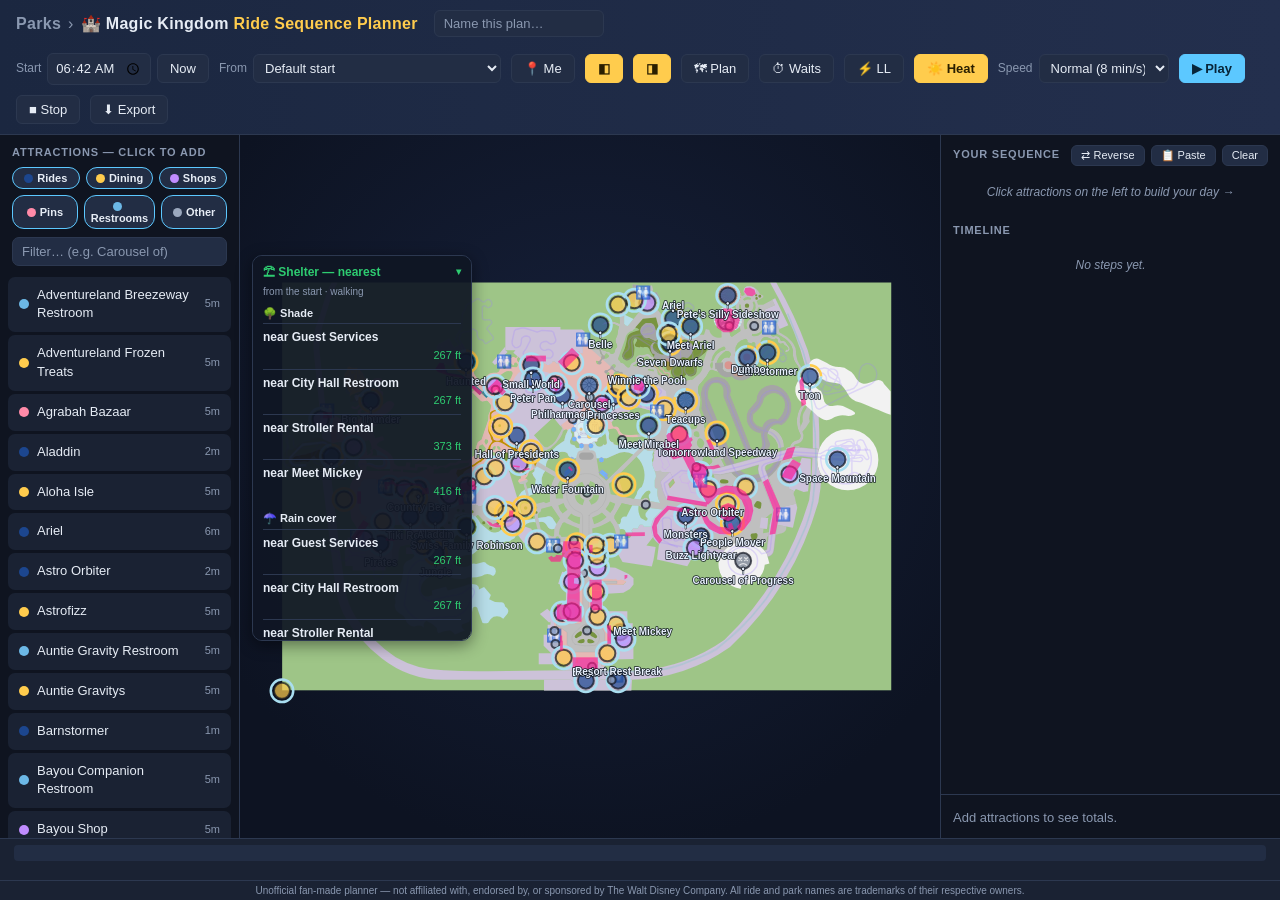
==== commit 36a4de85: "Reverse (backward-pass) scheduling toggle + random-colour fireworks - "Reverse" toggle by Your Seque" ====
--- a/parks/magic-kingdom/index.html
+++ b/parks/magic-kingdom/index.html
@@ -11,7 +11,7 @@
   <h1 id="parkTitle"><span>Ride Sequence Planner</span></h1>
   <input id="planTitle" class="plan-title" placeholder="Name this plan…" title="Name this itinerary (shared in the link)">
   <div class="controls">
-    <label class="ctl">Start <input type="time" id="startTime" value="09:00">
+    <label class="ctl"><span id="startLbl">Start</span> <input type="time" id="startTime" value="09:00">
       <button id="nowBtn" title="Set start to the current time">Now</button></label>
     <label class="ctl">From <select id="startLoc" title="Where you are right now — the day starts here"></select></label>
     <button id="geoBtn" style="display:none" title="Show your GPS location and start from the nearest node">📍 Me</button>
@@ -91,6 +91,7 @@
     <div class="section-title" style="display:flex;justify-content:space-between;align-items:center">
       <span>Your Sequence</span>
       <span style="display:flex;gap:6px">
+        <button id="reverseBtn" style="padding:3px 9px;font-size:11px" title="Schedule backwards from a finish time — the time box becomes your finish time">⇄ Reverse</button>
         <button id="pasteBtn" style="padding:3px 9px;font-size:11px" title="Load a plan from a pasted ride-name list">📋 Paste</button>
         <button id="clearSeq" class="danger" style="padding:3px 9px;font-size:11px">Clear</button>
       </span>
